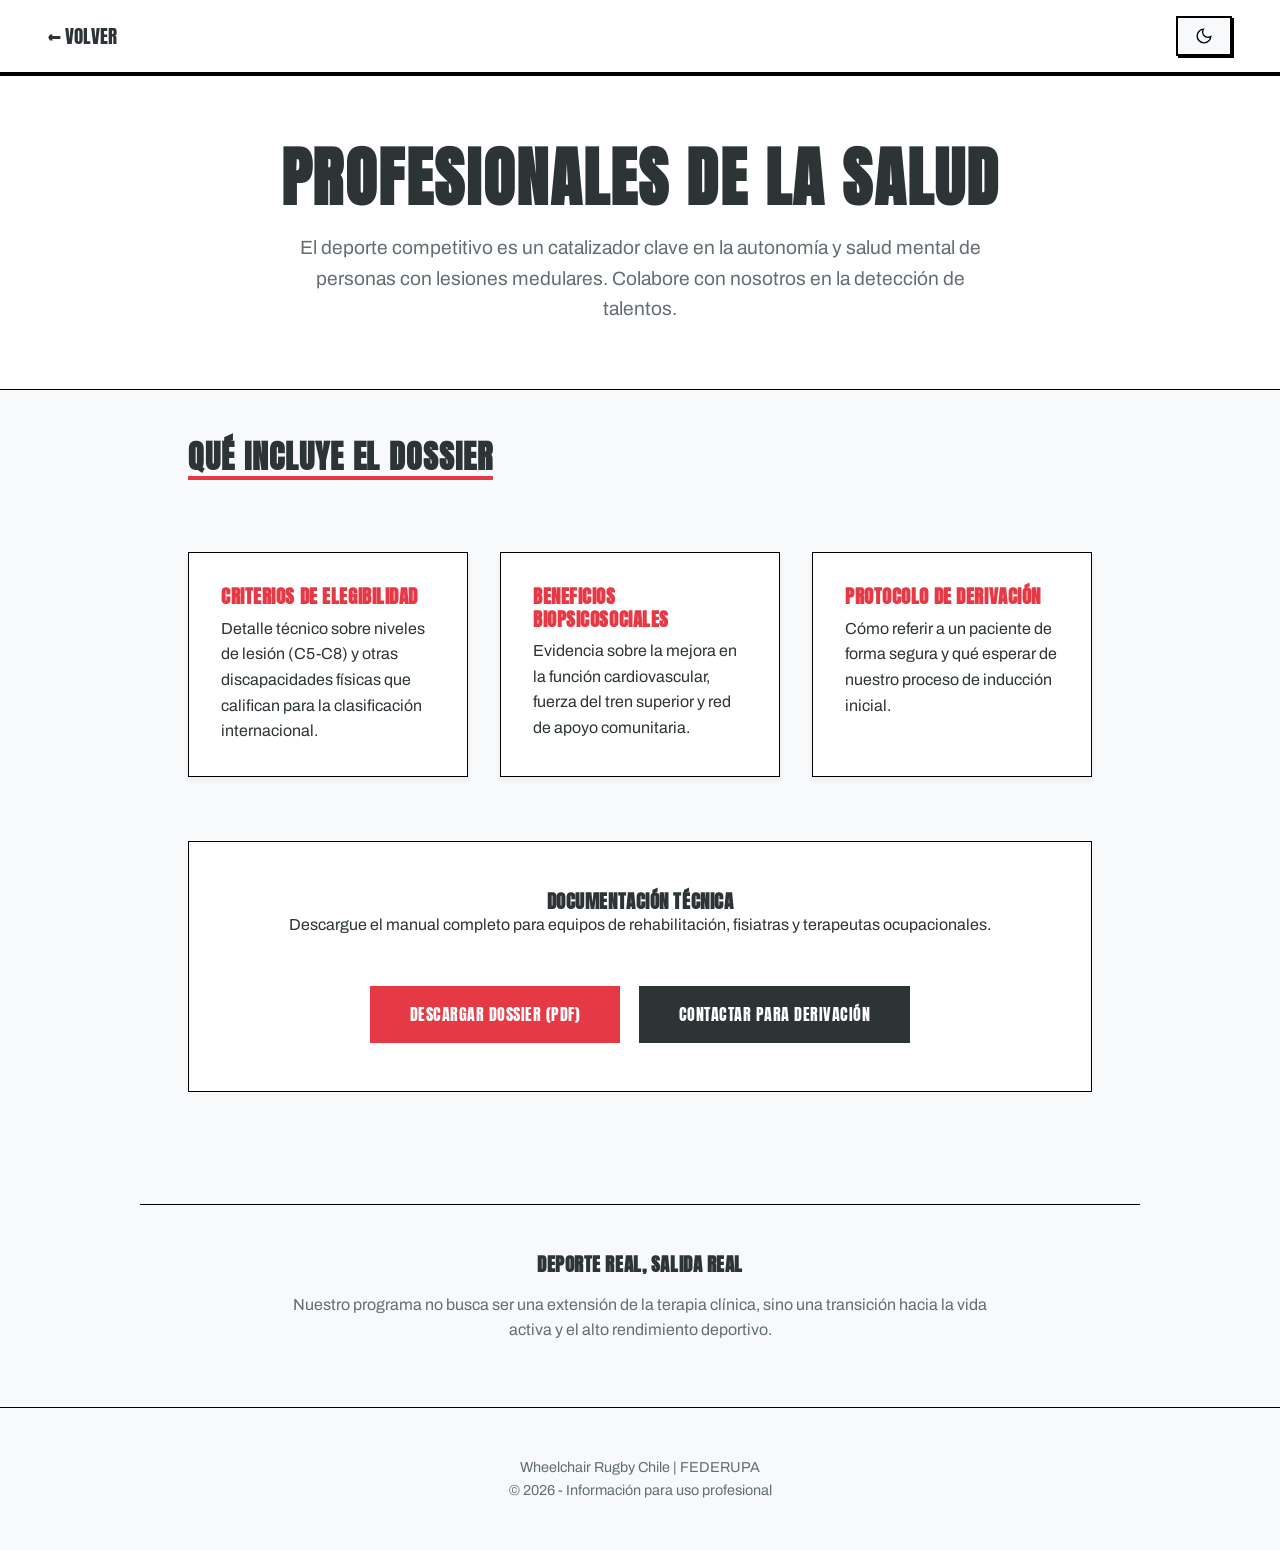
==== clinico.html @ bf972e04 "primer commit" ====
<!DOCTYPE html>
<html lang="es">
<head>
    <meta charset="UTF-8">
    <meta name="viewport" content="width=device-width, initial-scale=1.0">
    <title>Profesionales de la Salud | Wheelchair Rugby Chile</title>
    <meta name="description" content="Información técnica y clínica para derivación de pacientes al Wheelchair Rugby. Descarga nuestro dossier profesional.">
    
    <link rel="preconnect" href="https://fonts.googleapis.com">
    <link rel="preconnect" href="https://fonts.gstatic.com" crossorigin>
    <link href="https://fonts.googleapis.com/css2?family=Anton&family=Archivo:wght@400;700&display=swap" rel="stylesheet">

    <link rel="icon" type="image/webp" href="assets/img/favicon.webp">
    <link href="css/medical.css" rel="stylesheet">
    <script src="js/theme.js"></script>
</head>
<body>

    <header>
        <a href="index.html" class="back-link">
            ← VOLVER
        </a>
        <button id="theme-toggle">DARK MODE</button>
    </header>

    <main>
        <div class="hero-clinico">
            <h1>Profesionales de la Salud</h1>
            <p>El deporte competitivo es un catalizador clave en la autonomía y salud mental de personas con lesiones medulares. Colabore con nosotros en la detección de talentos.</p>
        </div>

        <section>
            <h2>Qué incluye el dossier</h2>
            <div class="dossier-grid">
                <div class="feature-item">
                    <h3>Criterios de Elegibilidad</h3>
                    <p>Detalle técnico sobre niveles de lesión (C5-C8) y otras discapacidades físicas que califican para la clasificación internacional.</p>
                </div>
                <div class="feature-item">
                    <h3>Beneficios Biopsicosociales</h3>
                    <p>Evidencia sobre la mejora en la función cardiovascular, fuerza del tren superior y red de apoyo comunitaria.</p>
                </div>
                <div class="feature-item">
                    <h3>Protocolo de Derivación</h3>
                    <p>Cómo referir a un paciente de forma segura y qué esperar de nuestro proceso de inducción inicial.</p>
                </div>
            </div>

            <div style="margin-top: 4rem; text-align: center; background: var(--surface); padding: 3rem; border: 1px solid var(--border);">
                <h3>Documentación Técnica</h3>
                <p style="margin-bottom: 2rem;">Descargue el manual completo para equipos de rehabilitación, fisiatras y terapeutas ocupacionales.</p>
                <a href="assets/dossier-wheelchair-rugby-chile.pdf" class="btn" download>Descargar Dossier (PDF)</a>
                <a href="mailto:clinico@federupa.cl" class="btn btn-secondary">Contactar para derivación</a>
            </div>
        </section>

        <section style="background: var(--bg); border-top: 1px solid var(--border); text-align: center; margin-top: 4rem;">
            <h3>Deporte Real, Salida Real</h3>
            <p style="max-width: 700px; margin: 1rem auto; color: var(--text-muted);">
                Nuestro programa no busca ser una extensión de la terapia clínica, sino una transición hacia la vida activa y el alto rendimiento deportivo.
            </p>
        </section>
    </main>

    <footer>
        <p>Wheelchair Rugby Chile | FEDERUPA</p>
        <p>© 2026 - Información para uso profesional</p>
    </footer>

</body>
</html>
---- css/medical.css ----
:root {
    --bg: #f8f9fa;
    --surface: #ffffff;
    --primary: #2d3436;
    --primary-bg: #2d3436;
    --accent: #e63946;
    --text: #2d3436;
    --text-muted: #636e72;
    --border: #000000;
    --font-display: 'Anton', sans-serif;
    --font-body: 'Archivo', sans-serif;
    --spacing: clamp(1rem, 5vw, 3rem);
    --border-width: 4px;
}

[data-theme="dark"] {
    --bg: #000000;
    --surface: #111111;
    --primary: #ffffff;
    --primary-bg: #222222;
    --accent: #FF3B3F;
    --text: #ffffff;
    --text-muted: #a0a0a0;
    --border: #ffffff;
}

* {
    margin: 0;
    padding: 0;
    box-sizing: border-box;
}

body {
    background-color: var(--bg);
    color: var(--text);
    font-family: var(--font-body);
    line-height: 1.6;
    transition: background-color 0.3s, color 0.3s;
}

h1, h2, h3 {
    font-family: var(--font-display);
    text-transform: uppercase;
    line-height: 1.2;
    letter-spacing: 0.03em;
}

h1 {
    font-size: clamp(2.5rem, 6vw, 4rem);
    margin-bottom: 1rem;
    color: var(--primary);
}

h2 {
    font-size: 2rem;
    margin-bottom: 1.5rem;
    border-bottom: var(--border-width) solid var(--accent);
    display: inline-block;
}

section {
    padding: var(--spacing);
    max-width: 1000px;
    margin: 0 auto;
}

header {
    position: sticky;
    top: 0;
    z-index: 100;
    padding: 1rem var(--spacing);
    background: var(--surface);
    border-bottom: var(--border-width) solid var(--border);
    display: flex;
    justify-content: space-between;
    align-items: center;
}

.back-link {
    font-family: var(--font-display);
    text-decoration: none;
    color: var(--text);
    font-size: 1.2rem;
}

#theme-toggle {
    font-size: 0.9rem;
    padding: 0.5rem 1rem;
    border: 2px solid var(--border);
    background: var(--bg);
    color: var(--text);
    cursor: pointer;
    font-family: var(--font-display);
    box-shadow: 2px 2px 0px var(--border);
    transition: transform 0.1s, box-shadow 0.1s;
}

#theme-toggle:hover {
    transform: translate(-1px, -1px);
    box-shadow: 3px 3px 0px var(--accent);
}

#theme-toggle:active {
    transform: translate(1px, 1px);
    box-shadow: 0px 0px 0px;
}

#theme-toggle img {
    filter: invert(1);
}

[data-theme="dark"] #theme-toggle img {
    filter: invert(0);
}

.hero-clinico {
    background: var(--surface);
    color: var(--text);
    padding: 4rem var(--spacing);
    text-align: center;
    border-bottom: 1px solid var(--border);
}

.hero-clinico p {
    font-size: 1.2rem;
    max-width: 700px;
    margin: 0 auto;
    color: var(--text-muted);
}

.btn {
    display: inline-block;
    background: var(--accent);
    color: white;
    padding: 1rem 2.5rem;
    font-family: var(--font-display);
    text-transform: uppercase;
    text-decoration: none;
    margin-top: 1rem;
    transition: 0.2s;
    border: none;
    cursor: pointer;
    letter-spacing: 0.03em;
}

.btn:hover { 
    filter: brightness(1.1); 
    transform: translateY(-2px); 
}
.btn-secondary { 
    background: var(--primary-bg); 
    margin-left: 1rem; 
}

.dossier-grid {
    display: grid;
    grid-template-columns: repeat(auto-fit, minmax(250px, 1fr));
    gap: 2rem;
    margin-top: 3rem;
}

.feature-item {
    background: var(--surface);
    padding: 2rem;
    border: 1px solid var(--border);
    box-shadow: 0 4px 6px rgba(0,0,0,0.05);
}

.feature-item h3 { 
    color: var(--accent); 
    margin-bottom: 0.5rem; 
}

footer {
    text-align: center;
    padding: 3rem;
    border-top: 1px solid var(--border);
    color: var(--text-muted);
    font-size: 0.9rem;
}

@media (max-width: 600px) {
    header {
        padding: 1rem;
    }
    
    #theme-toggle {
        padding: 0.5rem;
        width: 2.5rem;
        text-align: center;
    }
    
    .btn-secondary { 
        margin-left: 0; 
        width: 100%; 
        margin-top: 1rem; 
    }
    .btn { 
        width: 100%; 
        text-align: center; 
    }
}
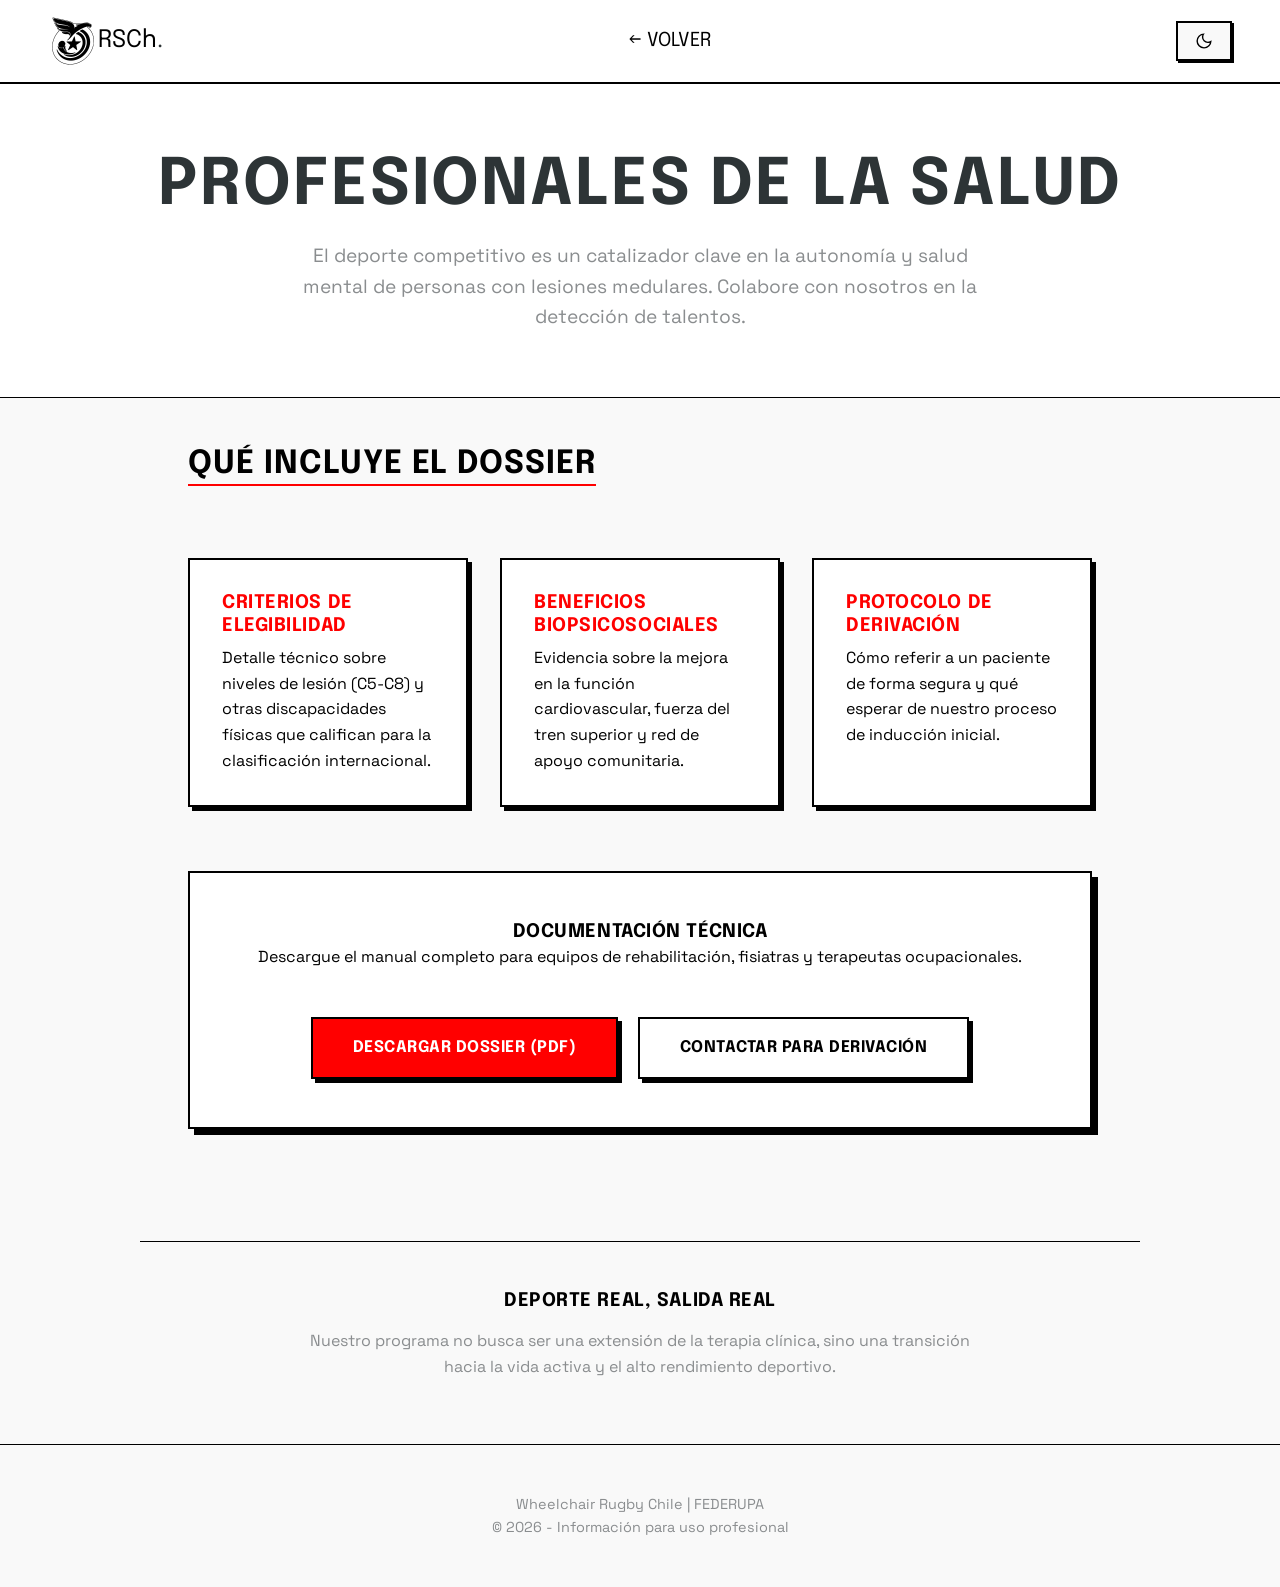
==== commit 5cfc735e: "feat: auditoría RWD, a11y y actualización de copy hero" ====
--- a/clinico.html
+++ b/clinico.html
@@ -8,7 +8,7 @@
     
     <link rel="preconnect" href="https://fonts.googleapis.com">
     <link rel="preconnect" href="https://fonts.gstatic.com" crossorigin>
-    <link href="https://fonts.googleapis.com/css2?family=Anton&family=Archivo:wght@400;700&display=swap" rel="stylesheet">
+    <link href="https://fonts.googleapis.com/css2?family=Epilogue:ital,wght@0,700;0,900;1,700;1,900&family=Space+Grotesk:wght@400;500;600;700&display=swap" rel="stylesheet">
 
     <link rel="icon" type="image/webp" href="assets/img/favicon.webp">
     <link href="css/medical.css" rel="stylesheet">
@@ -17,6 +17,10 @@
 <body>
 
     <header>
+        <div class="logo">
+            <img src="assets/img/logo.webp" alt="Logo Wheelchair Rugby Chile" class="logo-img">
+            RSCh<span>.</span>
+        </div>
         <a href="index.html" class="back-link">
             ← VOLVER
         </a>
@@ -46,7 +50,7 @@
                 </div>
             </div>
 
-            <div style="margin-top: 4rem; text-align: center; background: var(--surface); padding: 3rem; border: 1px solid var(--border);">
+            <div style="margin-top: 4rem; text-align: center; background: var(--surface); padding: 3rem; border: 2px solid var(--border); box-shadow: 6px 6px 0px var(--border);">
                 <h3>Documentación Técnica</h3>
                 <p style="margin-bottom: 2rem;">Descargue el manual completo para equipos de rehabilitación, fisiatras y terapeutas ocupacionales.</p>
                 <a href="assets/dossier-wheelchair-rugby-chile.pdf" class="btn" download>Descargar Dossier (PDF)</a>
--- a/css/medical.css
+++ b/css/medical.css
@@ -1,16 +1,16 @@
 :root {
-    --bg: #f8f9fa;
+    --bg: #f9f9f9;
     --surface: #ffffff;
     --primary: #2d3436;
     --primary-bg: #2d3436;
-    --accent: #e63946;
-    --text: #2d3436;
-    --text-muted: #636e72;
+    --accent: #ff0000;
+    --text: #000000;
+    --text-muted: #8a8d8f;
     --border: #000000;
-    --font-display: 'Anton', sans-serif;
-    --font-body: 'Archivo', sans-serif;
+    --font-display: 'Epilogue', sans-serif;
+    --font-body: 'Space Grotesk', sans-serif;
     --spacing: clamp(1rem, 5vw, 3rem);
-    --border-width: 4px;
+    --border-width: 2px;
 }
 
 [data-theme="dark"] {
@@ -18,9 +18,9 @@
     --surface: #111111;
     --primary: #ffffff;
     --primary-bg: #222222;
-    --accent: #FF3B3F;
+    --accent: #ff0000;
     --text: #ffffff;
-    --text-muted: #a0a0a0;
+    --text-muted: #8a8d8f;
     --border: #ffffff;
 }
 
@@ -113,6 +113,36 @@
     filter: invert(0);
 }
 
+.logo {
+    font-family: var(--font-display);
+    font-size: 1.5rem;
+    display: flex;
+    align-items: center;
+    cursor: pointer;
+}
+
+.logo span {
+    color: var(--primary);
+}
+
+.logo-img {
+    height: 50px;
+    width: auto;
+    transition: filter 0.3s ease, transform 0.3s ease;
+    /* Default (Dark Mode): White */
+    filter: grayscale(1) brightness(0) invert(1);
+}
+
+[data-theme="light"] .logo-img {
+    /* Light Mode: Black */
+    filter: grayscale(1) brightness(0);
+}
+
+.logo:hover .logo-img {
+    filter: none;
+    transform: rotate(-5deg) scale(1.1);
+}
+
 .hero-clinico {
     background: var(--surface);
     color: var(--text);
@@ -134,21 +164,28 @@
     color: white;
     padding: 1rem 2.5rem;
     font-family: var(--font-display);
+    font-weight: 700;
     text-transform: uppercase;
     text-decoration: none;
     margin-top: 1rem;
-    transition: 0.2s;
-    border: none;
+    transition: transform 0.1s, box-shadow 0.1s;
+    border: 2px solid var(--border);
     cursor: pointer;
     letter-spacing: 0.03em;
+    box-shadow: 4px 4px 0px var(--border);
 }
 
 .btn:hover { 
-    filter: brightness(1.1); 
-    transform: translateY(-2px); 
+    transform: translate(-2px, -2px); 
+    box-shadow: 6px 6px 0px var(--accent);
+}
+.btn:active {
+    transform: translate(2px, 2px);
+    box-shadow: 0px 0px 0px;
 }
 .btn-secondary { 
-    background: var(--primary-bg); 
+    background: var(--surface); 
+    color: var(--text);
     margin-left: 1rem; 
 }
 
@@ -162,8 +199,8 @@
 .feature-item {
     background: var(--surface);
     padding: 2rem;
-    border: 1px solid var(--border);
-    box-shadow: 0 4px 6px rgba(0,0,0,0.05);
+    border: 2px solid var(--border);
+    box-shadow: 4px 4px 0px var(--border);
 }
 
 .feature-item h3 { 
